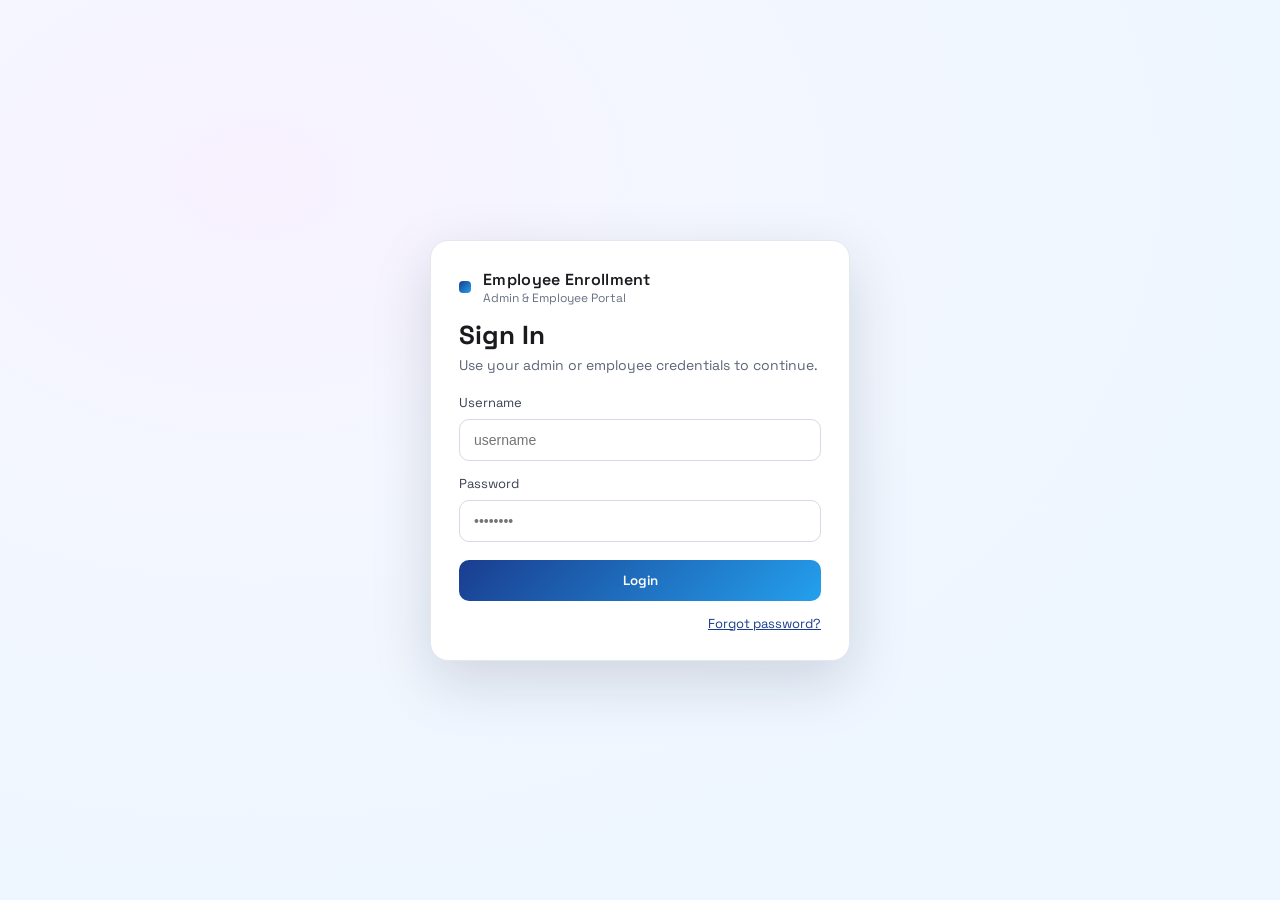
==== src/main/resources/static/login.html @ 4255c718 "first commit" ====
﻿<!DOCTYPE html>
<html lang="en">
<head>
    <meta charset="UTF-8">
    <meta name="viewport" content="width=device-width, initial-scale=1.0">
    <title>Login | Employee Enrollment</title>
    <link rel="stylesheet" href="login.css">
</head>
<body>
<div class="page">
    <div class="panel">
        <div class="brand">
            <span class="dot"></span>
            <div class="brand-text">
                <div class="title">Employee Enrollment</div>
                <div class="subtitle">Admin & Employee Portal</div>
            </div>
        </div>

        <h1>Sign In</h1>
        <p class="hint">Use your admin or employee credentials to continue.</p>

        <form id="loginForm" class="form">
            <label>
                <span>Username</span>
                <input type="text" id="username" placeholder="username" required>
            </label>

            <label>
                <span>Password</span>
                <input type="password" id="password" placeholder="••••••••" required minlength="8">
            </label>

            <button type="submit" class="primary">Login</button>
        </form>

        <div class="row">
            <button class="link" id="forgotBtn" type="button">Forgot password?</button>
        </div>

        <div id="message" class="message"></div>
    </div>
</div>

<div id="modal" class="modal hidden">
    <div class="modal-card">
        <h2>Reset Password</h2>
        <p class="hint">Enter username or email to generate a temporary password.</p>
        <label>
            <span>Username or Email</span>
            <input type="text" id="resetKey" placeholder="admin@company.com" required>
        </label>
        <div class="modal-actions">
            <button class="secondary" id="cancelReset" type="button">Cancel</button>
            <button class="primary" id="submitReset" type="button">Generate</button>
        </div>
        <div id="resetMessage" class="message"></div>
    </div>
</div>

<script src="login.js"></script>
</body>
</html>
---- src/main/resources/static/login.css ----
@import url("https://fonts.googleapis.com/css2?family=Space+Grotesk:wght@400;500;600&display=swap");

* {
    box-sizing: border-box;
}

body {
    margin: 0;
    font-family: "Space Grotesk", "Segoe UI", sans-serif;
    color: #1b1b1f;
    background: radial-gradient(80% 80% at 20% 20%, #f8f1ff 0%, #f4f7ff 40%, #eef6ff 100%);
    min-height: 100vh;
}

.page {
    display: flex;
    align-items: center;
    justify-content: center;
    min-height: 100vh;
    padding: 24px;
}

.panel {
    width: 100%;
    max-width: 420px;
    background: #ffffff;
    border: 1px solid #e3e7ef;
    border-radius: 18px;
    padding: 28px;
    box-shadow: 0 20px 60px rgba(15, 23, 42, 0.15);
    animation: rise 600ms ease;
}

.brand {
    display: flex;
    align-items: center;
    gap: 12px;
    margin-bottom: 12px;
}

.dot {
    width: 12px;
    height: 12px;
    background: linear-gradient(135deg, #1a3d8f, #24a0ed);
    border-radius: 4px;
}

.brand-text .title {
    font-weight: 600;
    letter-spacing: 0.3px;
}

.brand-text .subtitle {
    font-size: 12px;
    color: #677083;
}

h1 {
    margin: 12px 0 4px;
    font-size: 26px;
}

.hint {
    margin: 0 0 20px;
    color: #5c6476;
    font-size: 14px;
}

.form {
    display: flex;
    flex-direction: column;
    gap: 14px;
}

label {
    display: flex;
    flex-direction: column;
    gap: 8px;
    font-size: 13px;
    color: #3a4152;
}

input {
    padding: 12px 14px;
    border: 1px solid #d4dae7;
    border-radius: 10px;
    font-size: 14px;
    outline: none;
    transition: border-color 200ms ease, box-shadow 200ms ease;
}

input:focus {
    border-color: #1a3d8f;
    box-shadow: 0 0 0 3px rgba(26, 61, 143, 0.15);
}

.primary,
.secondary,
.link {
    font-family: "Space Grotesk", "Segoe UI", sans-serif;
    border: none;
    cursor: pointer;
}

.primary {
    margin-top: 4px;
    padding: 12px 16px;
    border-radius: 10px;
    background: linear-gradient(135deg, #1a3d8f, #24a0ed);
    color: #ffffff;
    font-weight: 600;
}

.secondary {
    padding: 10px 14px;
    border-radius: 10px;
    background: #edf1f7;
    color: #2c3140;
    font-weight: 600;
}

.link {
    background: transparent;
    color: #1a3d8f;
    font-size: 13px;
    text-decoration: underline;
    padding: 0;
}

.row {
    margin-top: 14px;
    display: flex;
    justify-content: flex-end;
}

.message {
    margin-top: 16px;
    font-size: 13px;
    padding: 10px 12px;
    border-radius: 10px;
    background: #f5f7ff;
    color: #2c3140;
    display: none;
}

.message.show {
    display: block;
}

.modal {
    position: fixed;
    inset: 0;
    background: rgba(15, 23, 42, 0.5);
    display: flex;
    align-items: center;
    justify-content: center;
    padding: 24px;
}

.modal-card {
    width: 100%;
    max-width: 420px;
    background: #ffffff;
    border-radius: 18px;
    padding: 24px;
    border: 1px solid #e3e7ef;
    box-shadow: 0 16px 40px rgba(15, 23, 42, 0.2);
    animation: rise 400ms ease;
}

.modal-actions {
    display: flex;
    gap: 12px;
    margin-top: 18px;
}

.hidden {
    display: none;
}

@keyframes rise {
    from {
        transform: translateY(10px);
        opacity: 0;
    }
    to {
        transform: translateY(0);
        opacity: 1;
    }
}
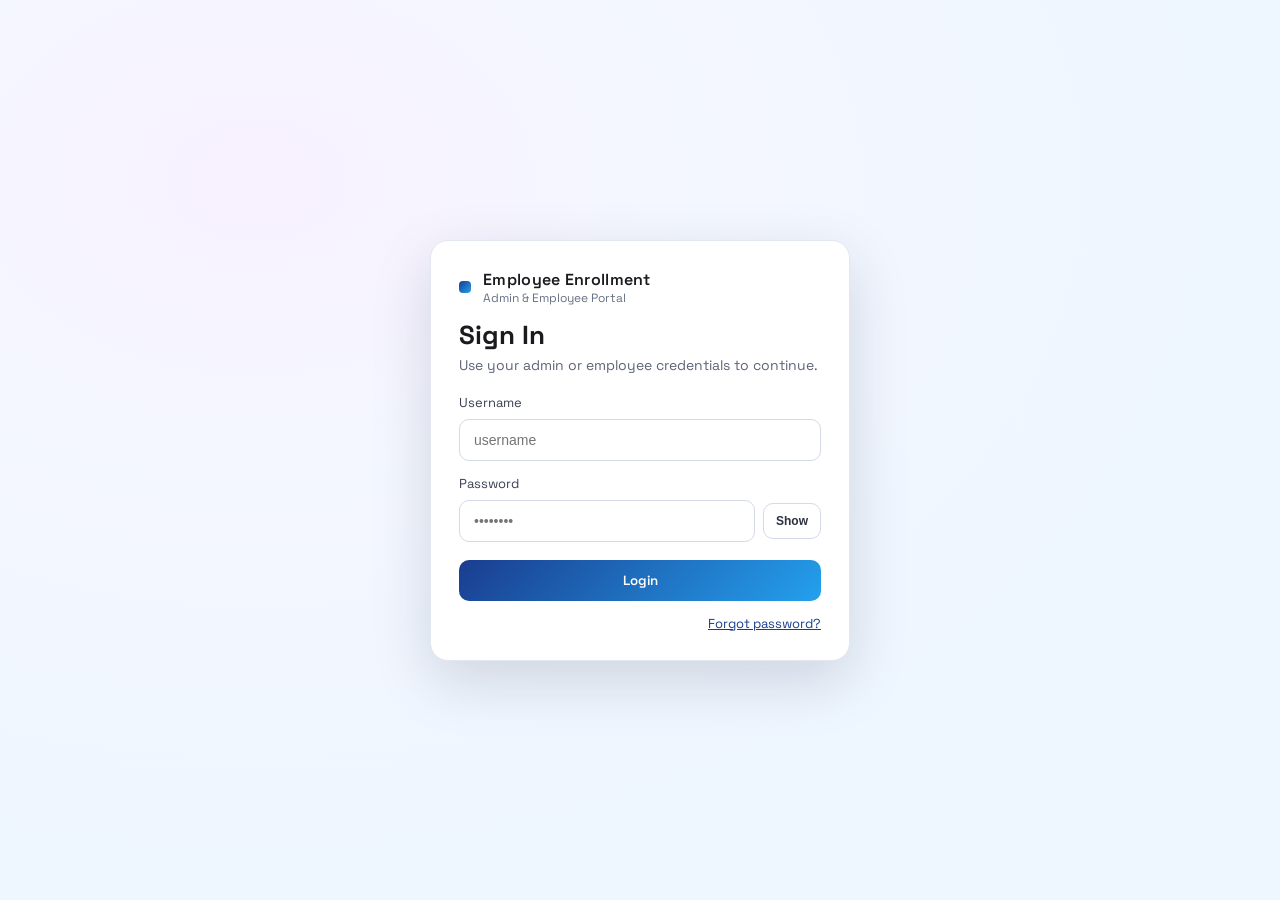
==== commit c291cc2b: "Remove employee password-change UI and add password visibility toggle on login" ====
--- a/src/main/resources/static/login.html
+++ b/src/main/resources/static/login.html
@@ -28,7 +28,10 @@
 
             <label>
                 <span>Password</span>
-                <input type="password" id="password" placeholder="••••••••" required minlength="8">
+                <div class="password-row">
+                    <input type="password" id="password" placeholder="••••••••" required minlength="8">
+                    <button type="button" id="togglePasswordBtn" class="password-toggle" aria-label="Show password">Show</button>
+                </div>
             </label>
 
             <button type="submit" class="primary">Login</button>
--- a/src/main/resources/static/login.css
+++ b/src/main/resources/static/login.css
@@ -94,6 +94,31 @@
     box-shadow: 0 0 0 3px rgba(26, 61, 143, 0.15);
 }
 
+.password-row {
+    display: flex;
+    align-items: center;
+    gap: 8px;
+}
+
+.password-row input {
+    flex: 1;
+}
+
+.password-toggle {
+    padding: 10px 12px;
+    border-radius: 10px;
+    border: 1px solid #d4dae7;
+    background: #ffffff;
+    color: #2c3140;
+    font-size: 12px;
+    font-weight: 600;
+    cursor: pointer;
+}
+
+.password-toggle:hover {
+    background: #f4f6fb;
+}
+
 .primary,
 .secondary,
 .link {
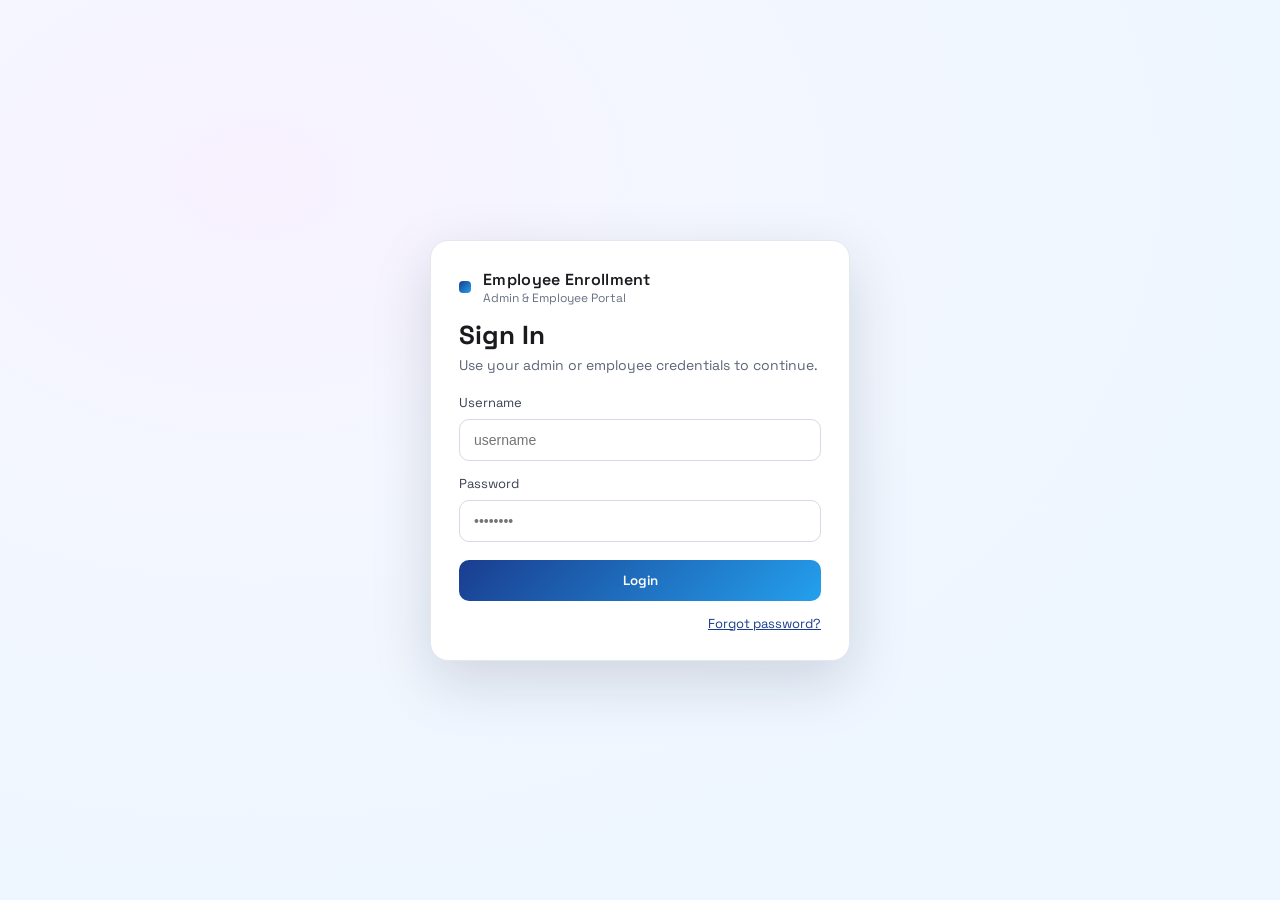
==== commit 6ed4f519: "Update login password visibility toggle" ====
--- a/src/main/resources/static/login.html
+++ b/src/main/resources/static/login.html
@@ -28,10 +28,7 @@
 
             <label>
                 <span>Password</span>
-                <div class="password-row">
-                    <input type="password" id="password" placeholder="••••••••" required minlength="8">
-                    <button type="button" id="togglePasswordBtn" class="password-toggle" aria-label="Show password">Show</button>
-                </div>
+                <input type="password" id="password" placeholder="••••••••" required minlength="8">
             </label>
 
             <button type="submit" class="primary">Login</button>
--- a/src/main/resources/static/login.css
+++ b/src/main/resources/static/login.css
@@ -94,31 +94,6 @@
     box-shadow: 0 0 0 3px rgba(26, 61, 143, 0.15);
 }
 
-.password-row {
-    display: flex;
-    align-items: center;
-    gap: 8px;
-}
-
-.password-row input {
-    flex: 1;
-}
-
-.password-toggle {
-    padding: 10px 12px;
-    border-radius: 10px;
-    border: 1px solid #d4dae7;
-    background: #ffffff;
-    color: #2c3140;
-    font-size: 12px;
-    font-weight: 600;
-    cursor: pointer;
-}
-
-.password-toggle:hover {
-    background: #f4f6fb;
-}
-
 .primary,
 .secondary,
 .link {
